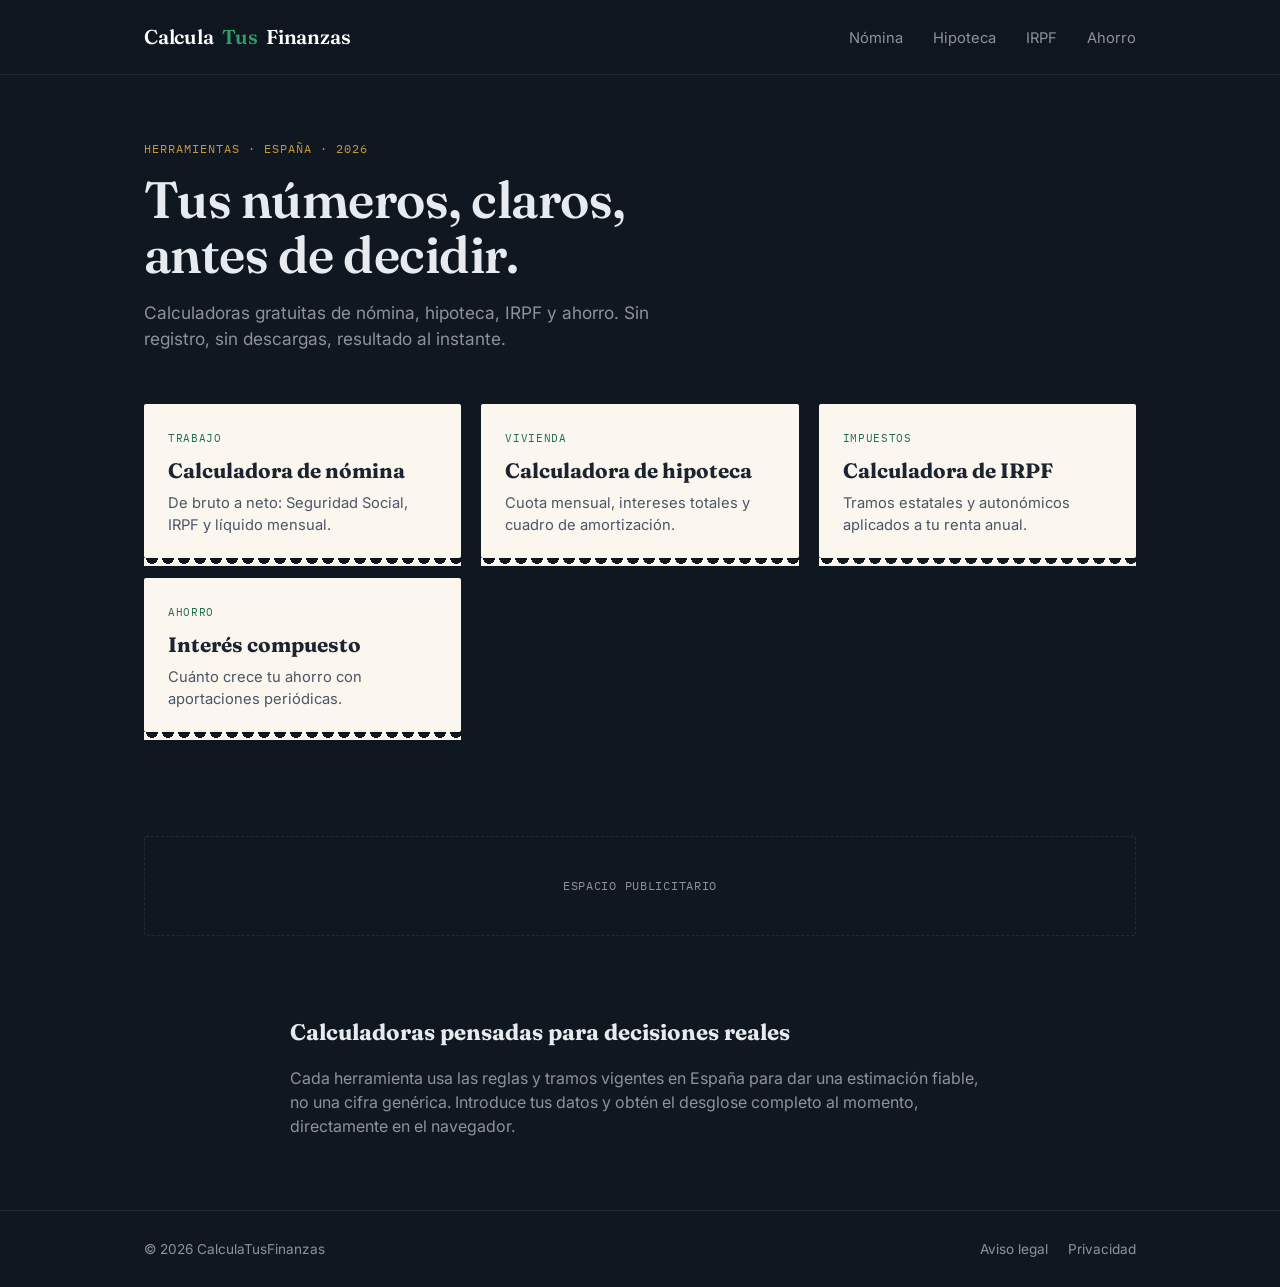
==== index.html @ 9129df70 "Add files via upload" ====
<!DOCTYPE html>
<html lang="es">
<head>
<meta charset="UTF-8">
<meta name="viewport" content="width=device-width, initial-scale=1.0">
<title>Calculadoras de Finanzas Personales España 2026 | Nómina, Hipoteca, IRPF</title>
<meta name="description" content="Calculadoras gratuitas de nómina, hipoteca, IRPF y ahorro para España. Resultados al instante, sin registro.">
<link rel="stylesheet" href="style.css">
</head>
<body>

<header class="site">
  <div class="wrap">
    <a class="logo" href="index.html">Calcula<span class="dot">Tus</span>Finanzas</a>
    <nav class="main">
      <a href="nomina.html">Nómina</a>
      <a href="hipoteca.html">Hipoteca</a>
      <a href="irpf.html">IRPF</a>
      <a href="ahorro.html">Ahorro</a>
    </nav>
  </div>
</header>

<section class="hero">
  <div class="wrap">
    <div class="eyebrow">Herramientas · España · 2026</div>
    <h1>Tus números, claros, antes de decidir.</h1>
    <p class="lead">Calculadoras gratuitas de nómina, hipoteca, IRPF y ahorro. Sin registro, sin descargas, resultado al instante.</p>
  </div>
</section>

<section class="wrap">
  <div class="grid">
    <a class="card" href="nomina.html">
      <div class="tag">Trabajo</div>
      <h3>Calculadora de nómina</h3>
      <p>De bruto a neto: Seguridad Social, IRPF y líquido mensual.</p>
    </a>
    <a class="card" href="hipoteca.html">
      <div class="tag">Vivienda</div>
      <h3>Calculadora de hipoteca</h3>
      <p>Cuota mensual, intereses totales y cuadro de amortización.</p>
    </a>
    <a class="card" href="irpf.html">
      <div class="tag">Impuestos</div>
      <h3>Calculadora de IRPF</h3>
      <p>Tramos estatales y autonómicos aplicados a tu renta anual.</p>
    </a>
    <a class="card" href="ahorro.html">
      <div class="tag">Ahorro</div>
      <h3>Interés compuesto</h3>
      <p>Cuánto crece tu ahorro con aportaciones periódicas.</p>
    </a>
  </div>
</section>

<div class="wrap">
  <div class="ad-slot">Espacio publicitario</div>
</div>

<section class="wrap info-block">
  <h2>Calculadoras pensadas para decisiones reales</h2>
  <p>Cada herramienta usa las reglas y tramos vigentes en España para dar una estimación fiable, no una cifra genérica. Introduce tus datos y obtén el desglose completo al momento, directamente en el navegador.</p>
</section>

<footer class="site">
  <div class="wrap">
    <span>© 2026 CalculaTusFinanzas</span>
    <div>
      <a href="aviso-legal.html">Aviso legal</a>
      <a href="politica-privacidad.html">Privacidad</a>
    </div>
  </div>
</footer>

</body>
</html>
---- style.css ----
/* ============================================
   Calculadoras Finanzas — sistema de diseño
   Concepto: recibo/ticket de caja registradora
   ============================================ */

@import url('https://fonts.googleapis.com/css2?family=Fraunces:opsz,wght@9..144,500;9..144,600;9..144,700&family=Inter:wght@400;500;600;700&family=IBM+Plex+Mono:wght@400;500;600&display=swap');

:root{
  --bg: #0F1720;
  --bg-alt: #141F2B;
  --paper: #FBF7EE;
  --paper-2: #F1EAD9;
  --ink: #1B2430;
  --ink-soft: #4A5568;
  --muted: #8B93A0;
  --line: rgba(255,255,255,0.08);
  --line-paper: rgba(27,36,48,0.14);
  --green: #2F9E6E;
  --green-deep: #1F6E4C;
  --gold: #C9973B;
  --radius: 2px;
}

*{box-sizing:border-box;}
html{scroll-behavior:smooth;}
body{
  margin:0;
  background:var(--bg);
  color:#E7EAEE;
  font-family:'Inter',sans-serif;
  line-height:1.5;
  -webkit-font-smoothing:antialiased;
}

a{color:inherit;}

.wrap{max-width:1040px;margin:0 auto;padding:0 24px;}

/* ---------- Header ---------- */
header.site{
  border-bottom:1px solid var(--line);
  padding:22px 0;
  position:sticky;top:0;
  background:rgba(15,23,32,0.92);
  backdrop-filter:blur(8px);
  z-index:20;
}
header.site .wrap{display:flex;align-items:center;justify-content:space-between;}
.logo{
  font-family:'Fraunces',serif;
  font-weight:600;
  font-size:1.25rem;
  letter-spacing:-0.01em;
  text-decoration:none;
  color:#fff;
  display:flex;align-items:center;gap:8px;
}
.logo .dot{color:var(--green);}
nav.main a{
  text-decoration:none;
  color:var(--muted);
  font-size:0.92rem;
  margin-left:26px;
  transition:color .15s ease;
}
nav.main a:hover, nav.main a.active{color:#fff;}

/* ---------- Hero ---------- */
.hero{padding:64px 0 40px;}
.hero .eyebrow{
  font-family:'IBM Plex Mono',monospace;
  font-size:0.78rem;
  color:var(--gold);
  letter-spacing:0.08em;
  text-transform:uppercase;
  margin-bottom:14px;
}
.hero h1{
  font-family:'Fraunces',serif;
  font-weight:600;
  font-size:clamp(2.1rem,5vw,3.2rem);
  line-height:1.08;
  letter-spacing:-0.01em;
  margin:0 0 18px;
  max-width:15ch;
}
.hero p.lead{
  color:var(--muted);
  font-size:1.08rem;
  max-width:52ch;
  margin:0;
}

/* ---------- Grid of calculator cards (home) ---------- */
.grid{
  display:grid;
  grid-template-columns:repeat(auto-fit,minmax(240px,1fr));
  gap:20px;
  padding:12px 0 72px;
}
.card{
  background:var(--paper);
  color:var(--ink);
  border-radius:var(--radius);
  padding:26px 24px 22px;
  text-decoration:none;
  display:block;
  position:relative;
  transition:transform .18s ease, box-shadow .18s ease;
  box-shadow:0 1px 0 rgba(0,0,0,0.2);
}
.card:hover{transform:translateY(-3px);box-shadow:0 14px 30px rgba(0,0,0,0.35);}
.card::after{
  content:"";
  position:absolute;left:0;right:0;bottom:0;height:8px;
  background-image:radial-gradient(circle at 8px 0, transparent 6px, var(--paper) 6px);
  background-size:16px 8px;
  background-repeat:repeat-x;
  transform:translateY(100%);
}
.card .tag{
  font-family:'IBM Plex Mono',monospace;
  font-size:0.7rem;
  color:var(--green-deep);
  text-transform:uppercase;
  letter-spacing:0.06em;
}
.card h3{
  font-family:'Fraunces',serif;
  font-size:1.3rem;
  margin:8px 0 6px;
}
.card p{
  color:var(--ink-soft);
  font-size:0.92rem;
  margin:0;
}

/* ---------- Calculator page layout ---------- */
.calc-page{padding:48px 0 40px;}
.calc-page h1{
  font-family:'Fraunces',serif;
  font-size:clamp(1.7rem,4vw,2.3rem);
  margin:0 0 8px;
}
.calc-page .sub{color:var(--muted);margin:0 0 36px;max-width:60ch;}

.calc-layout{
  display:grid;
  grid-template-columns:1fr 1fr;
  gap:32px;
  align-items:start;
}
@media (max-width:760px){
  .calc-layout{grid-template-columns:1fr;}
}

.form-box{
  background:var(--bg-alt);
  border:1px solid var(--line);
  border-radius:var(--radius);
  padding:28px;
}
.field{margin-bottom:18px;}
.field label{
  display:block;
  font-size:0.85rem;
  color:var(--muted);
  margin-bottom:6px;
}
.field input, .field select{
  width:100%;
  background:#0B121A;
  border:1px solid var(--line);
  color:#fff;
  padding:11px 12px;
  border-radius:var(--radius);
  font-family:'IBM Plex Mono',monospace;
  font-size:0.95rem;
}
.field input:focus, .field select:focus{
  outline:2px solid var(--green);
  outline-offset:1px;
  border-color:var(--green);
}
button.calc-btn{
  width:100%;
  background:var(--green);
  color:#08130D;
  border:none;
  padding:13px;
  font-weight:600;
  font-size:0.95rem;
  border-radius:var(--radius);
  cursor:pointer;
  margin-top:6px;
  transition:background .15s ease;
}
button.calc-btn:hover{background:#3CB77E;}
button.calc-btn:focus-visible{outline:2px solid #fff;outline-offset:2px;}

/* ---------- Receipt result (signature element) ---------- */
.receipt{
  background:var(--paper);
  color:var(--ink);
  font-family:'IBM Plex Mono',monospace;
  padding:26px 24px 30px;
  position:relative;
  min-height:220px;
}
.receipt::before{
  content:"";
  position:absolute;top:-8px;left:0;right:0;height:8px;
  background-image:radial-gradient(circle at 8px 8px, var(--bg) 6px, transparent 6px);
  background-size:16px 16px;
  background-repeat:repeat-x;
  background-position:top;
}
.receipt::after{
  content:"";
  position:absolute;bottom:-8px;left:0;right:0;height:8px;
  background-image:radial-gradient(circle at 8px 0, var(--bg) 6px, transparent 6px);
  background-size:16px 8px;
  background-repeat:repeat-x;
}
.receipt .r-title{
  text-align:center;
  font-size:0.72rem;
  letter-spacing:0.12em;
  text-transform:uppercase;
  color:var(--ink-soft);
  border-bottom:1px dashed var(--line-paper);
  padding-bottom:12px;
  margin-bottom:14px;
}
.receipt .r-line{
  display:flex;justify-content:space-between;
  font-size:0.88rem;
  padding:5px 0;
  color:var(--ink-soft);
}
.receipt .r-line span:last-child{color:var(--ink);font-weight:500;}
.receipt .r-total{
  display:flex;justify-content:space-between;
  border-top:1px dashed var(--line-paper);
  margin-top:12px;padding-top:14px;
  font-size:1.15rem;font-weight:600;
}
.receipt .r-total span:last-child{color:var(--green-deep);}
.receipt .r-empty{color:var(--ink-soft);font-size:0.9rem;text-align:center;padding:40px 0;}

/* ---------- Ad slots ---------- */
.ad-slot{
  border:1px dashed var(--line);
  border-radius:var(--radius);
  min-height:100px;
  display:flex;align-items:center;justify-content:center;
  color:var(--muted);
  font-size:0.75rem;
  font-family:'IBM Plex Mono',monospace;
  margin:32px 0;
  text-transform:uppercase;
  letter-spacing:0.06em;
}

/* ---------- Info section ---------- */
.info-block{padding:16px 0 56px;max-width:70ch;}
.info-block h2{font-family:'Fraunces',serif;font-size:1.4rem;margin:32px 0 10px;}
.info-block p{color:var(--muted);}

/* ---------- Footer ---------- */
footer.site{
  border-top:1px solid var(--line);
  padding:28px 0;
  color:var(--muted);
  font-size:0.85rem;
}
footer.site .wrap{display:flex;justify-content:space-between;flex-wrap:wrap;gap:12px;}
footer.site a{text-decoration:none;color:var(--muted);margin-left:16px;}
footer.site a:hover{color:#fff;}

@media (prefers-reduced-motion: reduce){
  *{transition:none !important;}
}
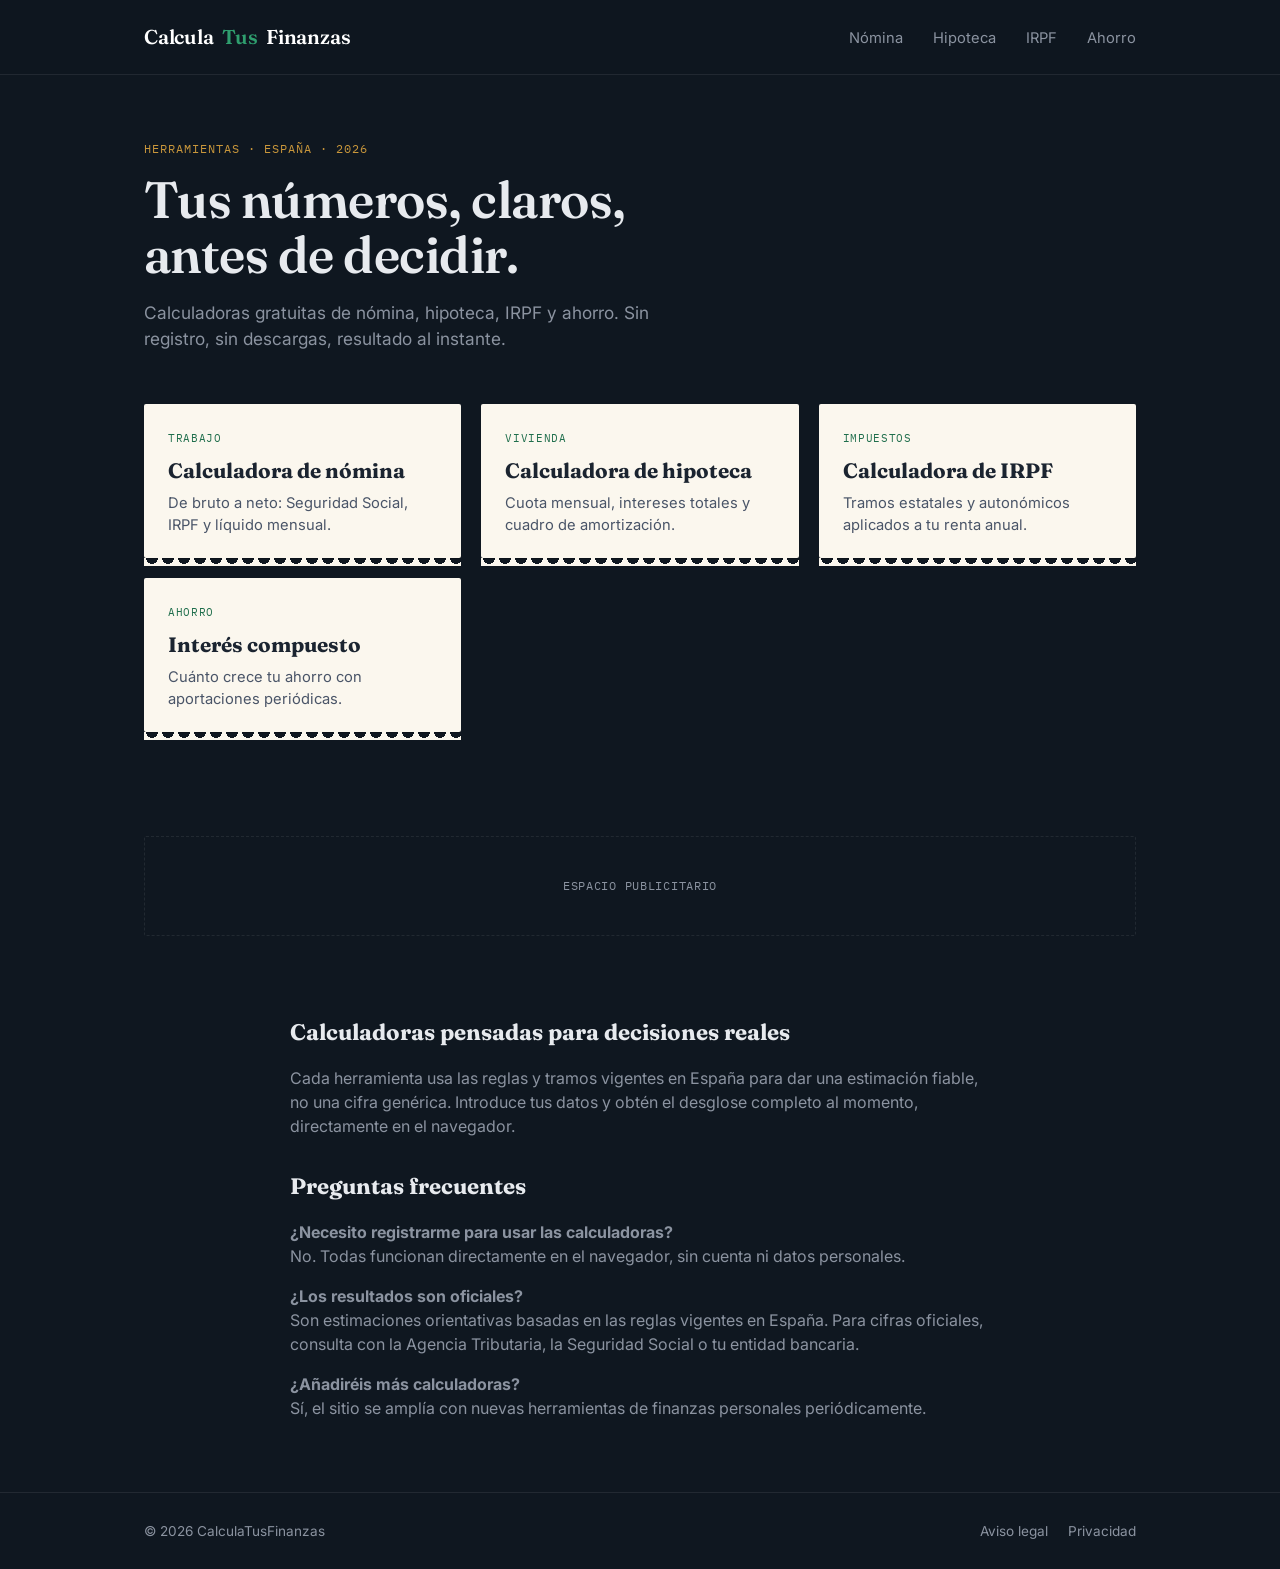
==== commit 199cd7bb: "Add files via upload" ====
--- a/index.html
+++ b/index.html
@@ -5,7 +5,24 @@
 <meta name="viewport" content="width=device-width, initial-scale=1.0">
 <title>Calculadoras de Finanzas Personales España 2026 | Nómina, Hipoteca, IRPF</title>
 <meta name="description" content="Calculadoras gratuitas de nómina, hipoteca, IRPF y ahorro para España. Resultados al instante, sin registro.">
+<link rel="canonical" href="https://calculatusfinanzas.es/">
+<meta property="og:type" content="website">
+<meta property="og:title" content="Calculadoras de Finanzas Personales España 2026">
+<meta property="og:description" content="Calculadoras gratuitas de nómina, hipoteca, IRPF y ahorro para España. Resultados al instante, sin registro.">
+<meta property="og:url" content="https://calculatusfinanzas.es/">
+<meta property="og:locale" content="es_ES">
+<meta name="twitter:card" content="summary">
 <link rel="stylesheet" href="style.css">
+<script type="application/ld+json">
+{
+  "@context": "https://schema.org",
+  "@type": "WebSite",
+  "name": "CalculaTusFinanzas",
+  "url": "https://calculatusfinanzas.es/",
+  "inLanguage": "es-ES",
+  "description": "Calculadoras gratuitas de nómina, hipoteca, IRPF y ahorro para España."
+}
+</script>
 </head>
 <body>
 
@@ -61,6 +78,11 @@
 <section class="wrap info-block">
   <h2>Calculadoras pensadas para decisiones reales</h2>
   <p>Cada herramienta usa las reglas y tramos vigentes en España para dar una estimación fiable, no una cifra genérica. Introduce tus datos y obtén el desglose completo al momento, directamente en el navegador.</p>
+
+  <h2>Preguntas frecuentes</h2>
+  <p><strong>¿Necesito registrarme para usar las calculadoras?</strong><br>No. Todas funcionan directamente en el navegador, sin cuenta ni datos personales.</p>
+  <p><strong>¿Los resultados son oficiales?</strong><br>Son estimaciones orientativas basadas en las reglas vigentes en España. Para cifras oficiales, consulta con la Agencia Tributaria, la Seguridad Social o tu entidad bancaria.</p>
+  <p><strong>¿Añadiréis más calculadoras?</strong><br>Sí, el sitio se amplía con nuevas herramientas de finanzas personales periódicamente.</p>
 </section>
 
 <footer class="site">
